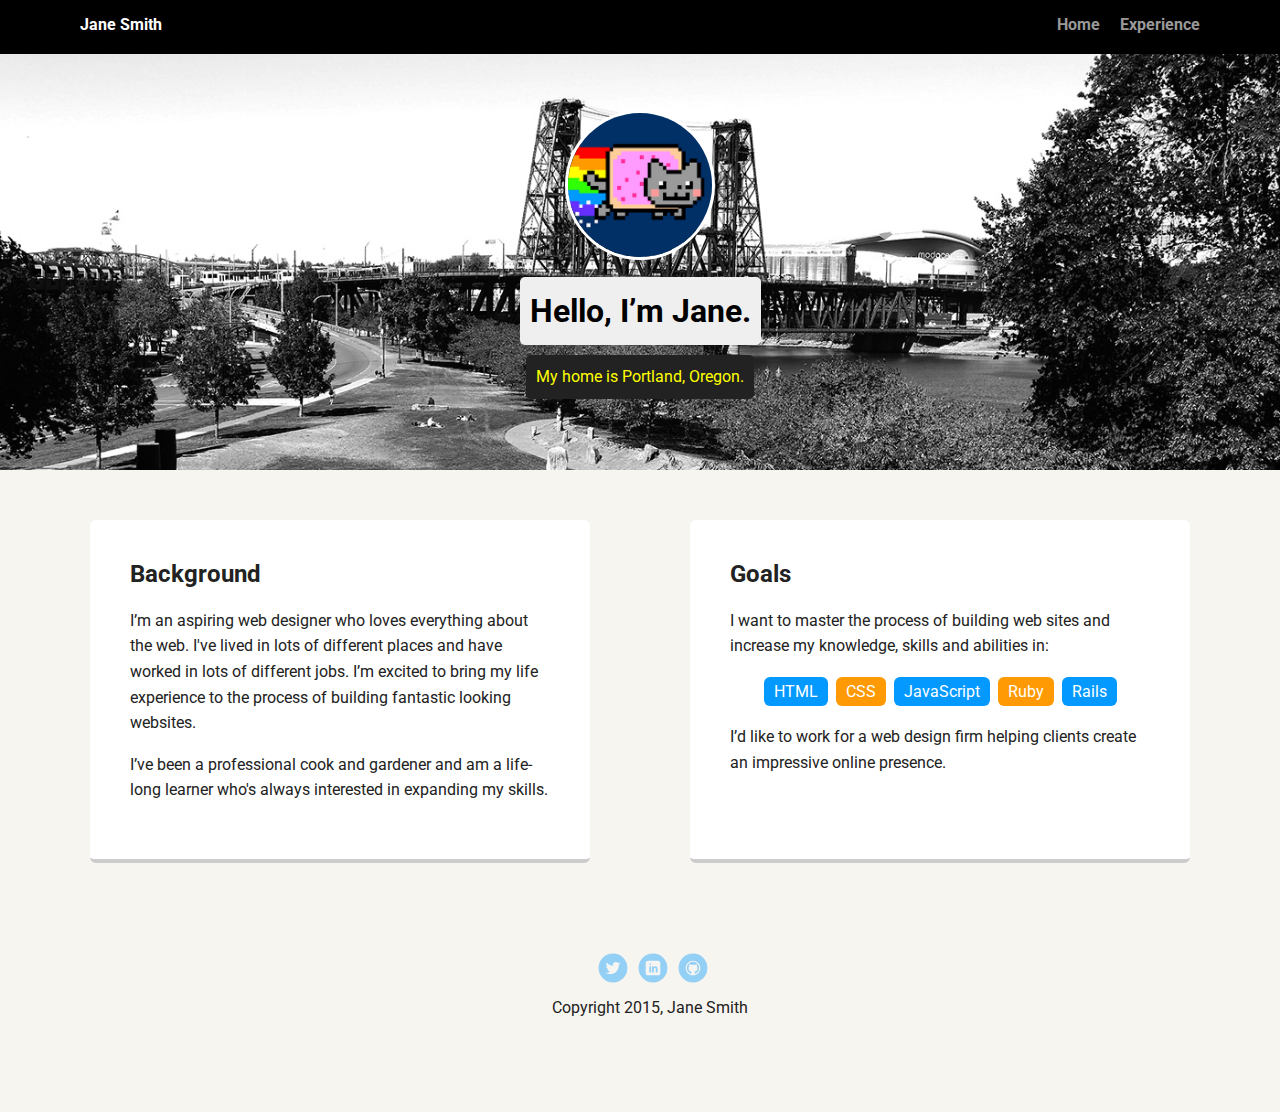
==== index.html @ d37dfb80 "Initial Upload" ====
<!doctype html>
<html lang="en">
<head>
  <meta charset="utf-8">
  <title>Jane Smith's Profile</title>
  <meta name="viewport" content="width=device-width, initial-scale=1.0">
  <link rel="stylesheet" href="styles.css">
  <link href="https://fonts.googleapis.com/css?family=Muli%7CRoboto:400,300,500,700,900" rel="stylesheet"></head>
  <body>

    <div class="main-nav">
        <ul class="nav">
          <li class="name">Jane Smith</li>
          <li><a href="#">Home</a></li>
          <li><a href="#">Experience</a></li>
        </ul>
    </div>

    <header>
      <img src="images/me.png" alt="Drawing of Jane Smith" class="profile-image">
      <h1 class="tag name">Hello, I’m Jane.</h1>
      <p class="tag location">My home is Portland, Oregon.</p>
    </header>

    <main class="flex">
      <div class="card">
        <h2>Background</h2>
        <p>I’m an aspiring web designer who loves everything about the web. I've lived in lots of different places and have worked in lots of different jobs. I’m excited to bring my life experience to the process of building fantastic looking websites.</p>
        <p>I’ve been a professional cook and gardener and am a life-long learner who's always interested in expanding my skills.</p>
      </div> 

      <div class="card">
        <h2>Goals</h2>
        <p>I want to master the process of building web sites and increase my knowledge, skills and abilities in:</p>
        <ul class="skills">
          <li>HTML</li>
          <li>CSS</li>
          <li>JavaScript</li>
          <li>Ruby</li>
          <li>Rails</li>
        </ul>
        <p>I’d like to work for a web design firm helping clients create an impressive online presence.</p>
      </div> 

    </main>
    <footer>
      <ul>
        <li><a href="#" class="social twitter">Twitter</a></li>
        <li><a href="#" class="social linkedin">LinkedIn</a></li>
        <li><a href="#" class="social github">Github</a></li>
      </ul>
      <p class="copyright">Copyright 2015, Jane Smith</p>
    </footer>
  </body>
  </html>
---- styles.css ----
/* Global Layout Set-up */
* { 
  box-sizing: border-box;
}
  
body {
  margin: 0;
  padding: 0;
  text-align: center;
  font-family: 'Roboto', sans-serif;
  color: #222;
  background: #f7f5f0;
}
/* Link Styles */

a {
  text-decoration: none;
  color: #999;
}
a:hover {
  color: #6633ff;
}

/* Section Styles */

.main-nav {
  width: 100%;
  background: black;
  min-height: 30px;
  padding: 10px;
  position: fixed;
  text-align: center;
}
.nav {
  display: flex;
  justify-content: space-around;
  font-weight: 700;
  list-style-type: none;
  margin: 0 auto;
  padding: 0;
}

.nav .name {
    display: block;
    margin-right: auto;
    color: white;
}
.nav li {
  padding: 5px 10px 10px 10px;
}
.nav a {
  transition: all .5s;
}
.nav a:hover {
  color: white
}

header {
  text-align: center;
  background: url('images/portland.jpg') no-repeat top center ;
  background-size: cover;
  overflow: hidden;
  padding-top: 60px;
}
header {
  line-height: 1.5;
}
header .profile-image {
  margin-top: 50px;
  width: 150px;
  height: 150px;
  border-radius: 50%;
  border: 3px solid white;
  transition: all .5s;
}
header .profile-image:hover {
  transform: scale(1.2) rotate(5deg);
}
.tag {
  background-color: #efefef;
  color: black;
  padding: 10px;
  border-radius: 5px;
  display: table;
  margin: 10px auto;
} 
.location {
  background-color: #222;
  color: yellow;
}
.card {
  margin: 30px;
  padding: 20px 40px 40px;
  max-width: 500px;
  text-align: left;
  background: #fff;
  border-bottom: 4px solid #ccc;
  border-radius: 6px;
  transition: all .5s;
}
.card:hover {
  border-color: #ff99ff;
}

ul.skills {
  padding: 0;
  text-align: center;
}

.skills li {
  border-radius: 6px;
  display: inline-block;
  background: #ff9904;
  color: white;
  padding: 5px 10px;
  margin: 2px;
}

.skills li:nth-child(odd) {
  background: #0399ff;
}

footer {
  width: 100%;
  min-height: 30px;
  padding: 20px 0 40px 20px;
}

footer .copyright {
  top: -8px;
  font-size: .75em;
}

footer ul {
  list-style-type: none;
  margin: 0;
  padding: 0;
}

footer ul li {
  display: inline-block;
}

a.social {
  display: inline-block;
  text-indent: -9999px;
  margin-left: 5px;
  width: 30px;
  height: 30px;
  background-size: 30px 30px;
  opacity: .4;
  transition: all .5s;
}
a.twitter {
  background-image: url(images/twitter.svg);
}
a.linkedin {
  background-image: url(images/linkedin.svg);
}
a.github {
  background-image: url(images/github.svg);
}
a.social:hover {
  opacity: 1;
}
.clearfix {
  clear: both;
}

/* Styles for larger screens */
@media screen and (min-width: 720px) {
  
  .flex {
      display: -ms-flexbox;      /* TWEENER - IE 10 */
      display: flex; 
      max-width: 1200px;
      -ms-flex-pack: distribute;
      justify-content: space-around;
      margin: 0 auto;
  }

  header {
    min-height: 470px;
  }

  .nav {
    max-width: 1200px;
    padding: 0 30px;
  }


  main {
    padding-top: 20px;
  }

  main p {
    line-height: 1.6em;
  }

  footer {
    font-size: 1.3em;
    max-width: 1200px;
    margin: 40px auto;
  }

}
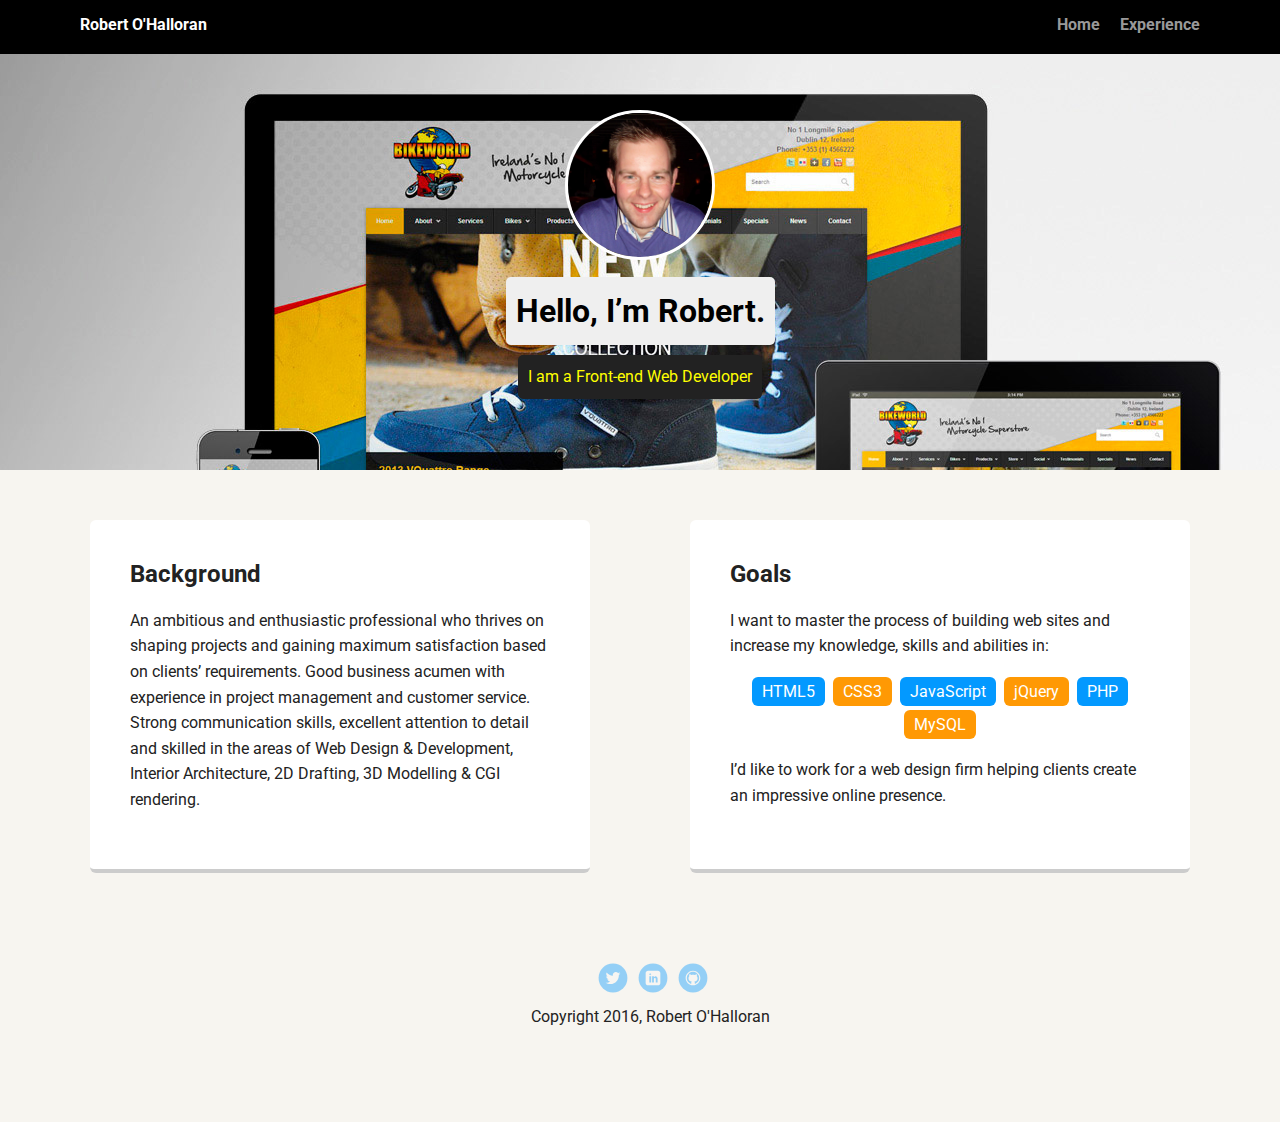
==== commit 2511fe6a: "Initial changes" ====
--- a/index.html
+++ b/index.html
@@ -2,7 +2,7 @@
 <html lang="en">
 <head>
   <meta charset="utf-8">
-  <title>Jane Smith's Profile</title>
+  <title>Robert O'Hallorans Profile</title>
   <meta name="viewport" content="width=device-width, initial-scale=1.0">
   <link rel="stylesheet" href="styles.css">
   <link href="https://fonts.googleapis.com/css?family=Muli%7CRoboto:400,300,500,700,900" rel="stylesheet"></head>
@@ -10,34 +10,34 @@
 
     <div class="main-nav">
         <ul class="nav">
-          <li class="name">Jane Smith</li>
+          <li class="name">Robert O'Halloran</li>
           <li><a href="#">Home</a></li>
           <li><a href="#">Experience</a></li>
         </ul>
     </div>
 
     <header>
-      <img src="images/me.png" alt="Drawing of Jane Smith" class="profile-image">
-      <h1 class="tag name">Hello, I’m Jane.</h1>
-      <p class="tag location">My home is Portland, Oregon.</p>
+      <img src="images/robert-ohalloran.jpg" alt="Robert O'Halloran" class="profile-image">
+      <h1 class="tag name">Hello, I’m Robert.</h1>
+      <p class="tag location">I am a Front-end Web Developer</p>
     </header>
 
     <main class="flex">
       <div class="card">
         <h2>Background</h2>
-        <p>I’m an aspiring web designer who loves everything about the web. I've lived in lots of different places and have worked in lots of different jobs. I’m excited to bring my life experience to the process of building fantastic looking websites.</p>
-        <p>I’ve been a professional cook and gardener and am a life-long learner who's always interested in expanding my skills.</p>
+        <p>An ambitious and enthusiastic professional who thrives on shaping projects and gaining maximum satisfaction based on clients’ requirements. Good business acumen with experience in project management and customer service. Strong communication skills, excellent attention to detail and skilled in the areas of Web Design &amp; Development,  Interior Architecture, 2D Drafting, 3D Modelling &amp; CGI rendering.</p>
       </div> 
 
       <div class="card">
         <h2>Goals</h2>
         <p>I want to master the process of building web sites and increase my knowledge, skills and abilities in:</p>
         <ul class="skills">
-          <li>HTML</li>
-          <li>CSS</li>
+          <li>HTML5</li>
+          <li>CSS3</li>
           <li>JavaScript</li>
-          <li>Ruby</li>
-          <li>Rails</li>
+          <li>jQuery</li>
+          <li>PHP</li>
+          <li>MySQL</li>
         </ul>
         <p>I’d like to work for a web design firm helping clients create an impressive online presence.</p>
       </div> 
@@ -45,11 +45,11 @@
     </main>
     <footer>
       <ul>
-        <li><a href="#" class="social twitter">Twitter</a></li>
-        <li><a href="#" class="social linkedin">LinkedIn</a></li>
-        <li><a href="#" class="social github">Github</a></li>
+        <li><a href="https://twitter.com/designer_media" class="social twitter">Twitter</a></li>
+        <li><a href="https://ie.linkedin.com/in/robert-o-halloran-02987522" class="social linkedin">LinkedIn</a></li>
+        <li><a href="https://github.com/robertsuperpixel/" class="social github">Github</a></li>
       </ul>
-      <p class="copyright">Copyright 2015, Jane Smith</p>
+      <p class="copyright">Copyright 2016, Robert O'Halloran</p>
     </footer>
   </body>
   </html>
--- a/styles.css
+++ b/styles.css
@@ -57,7 +57,7 @@
 
 header {
   text-align: center;
-  background: url('images/portland.jpg') no-repeat top center ;
+  background: url('images/main-banner.jpg') no-repeat top center ;
   background-size: cover;
   overflow: hidden;
   padding-top: 60px;
